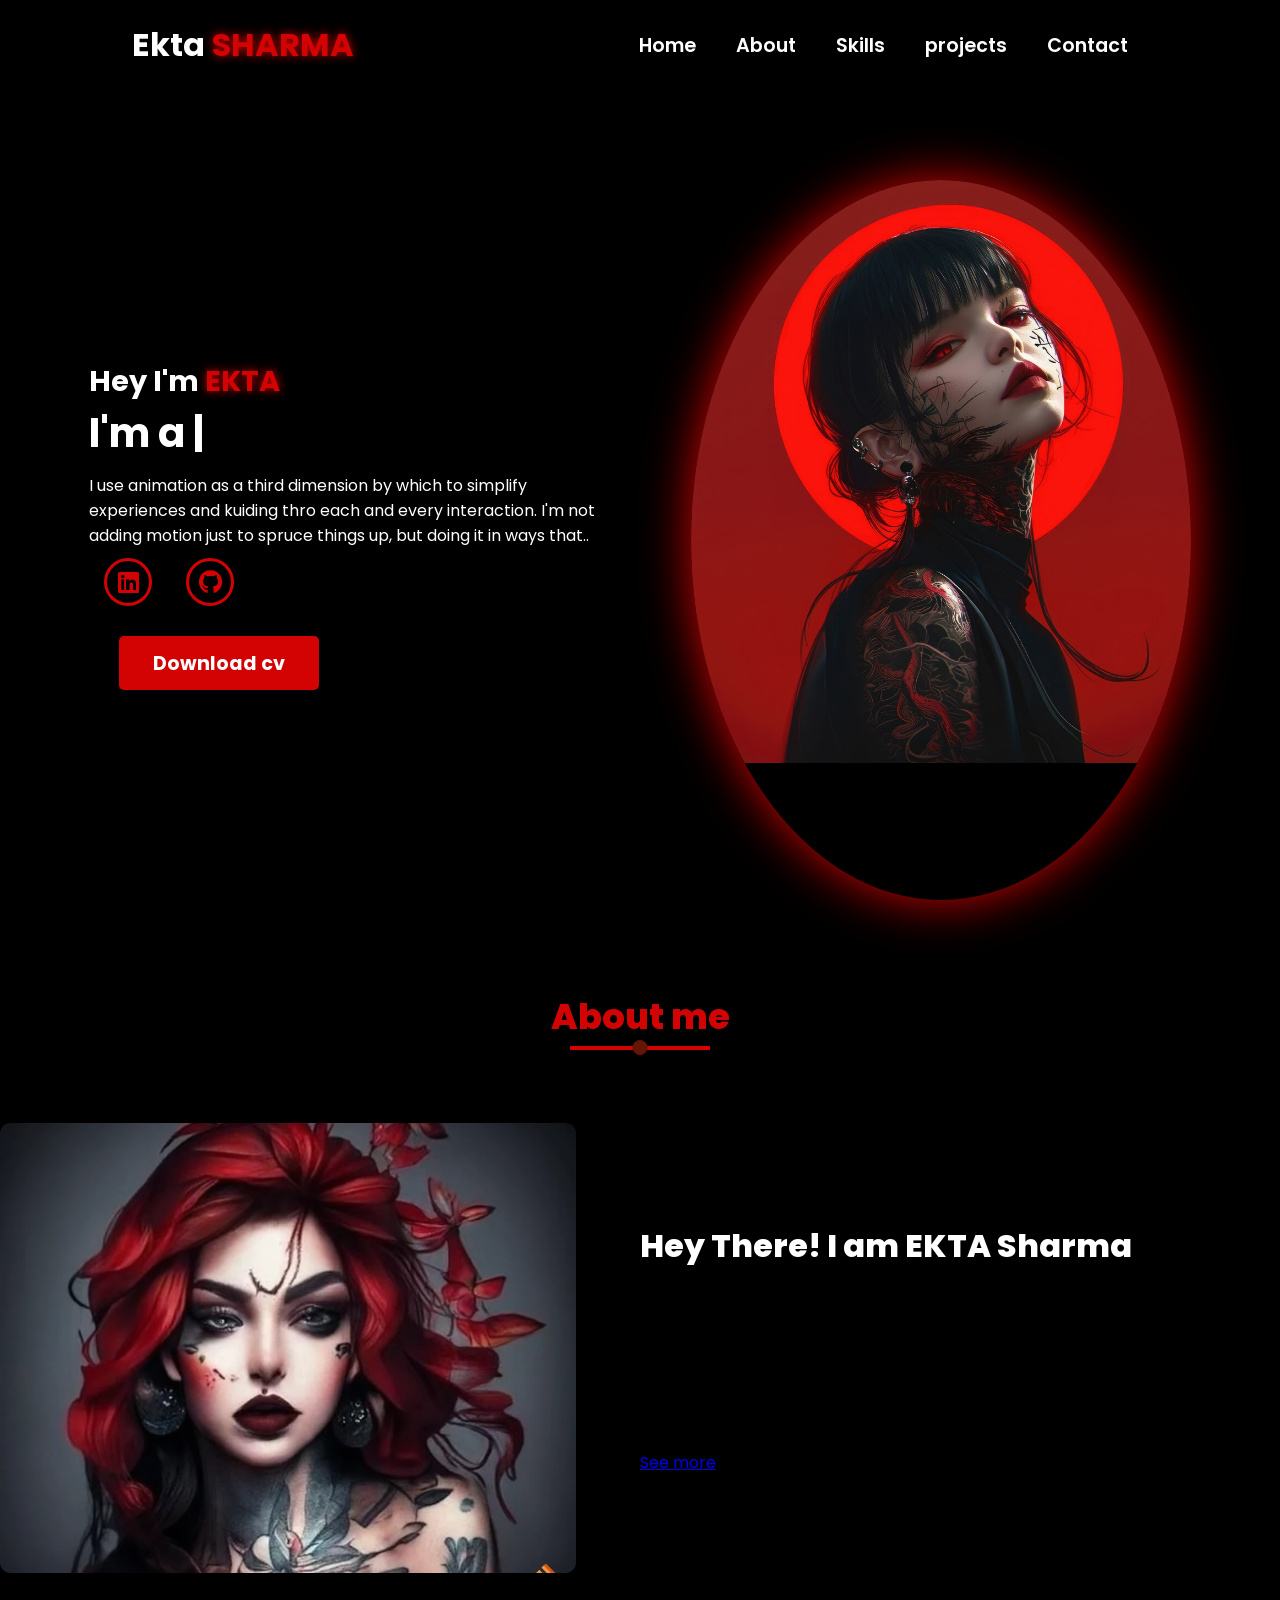
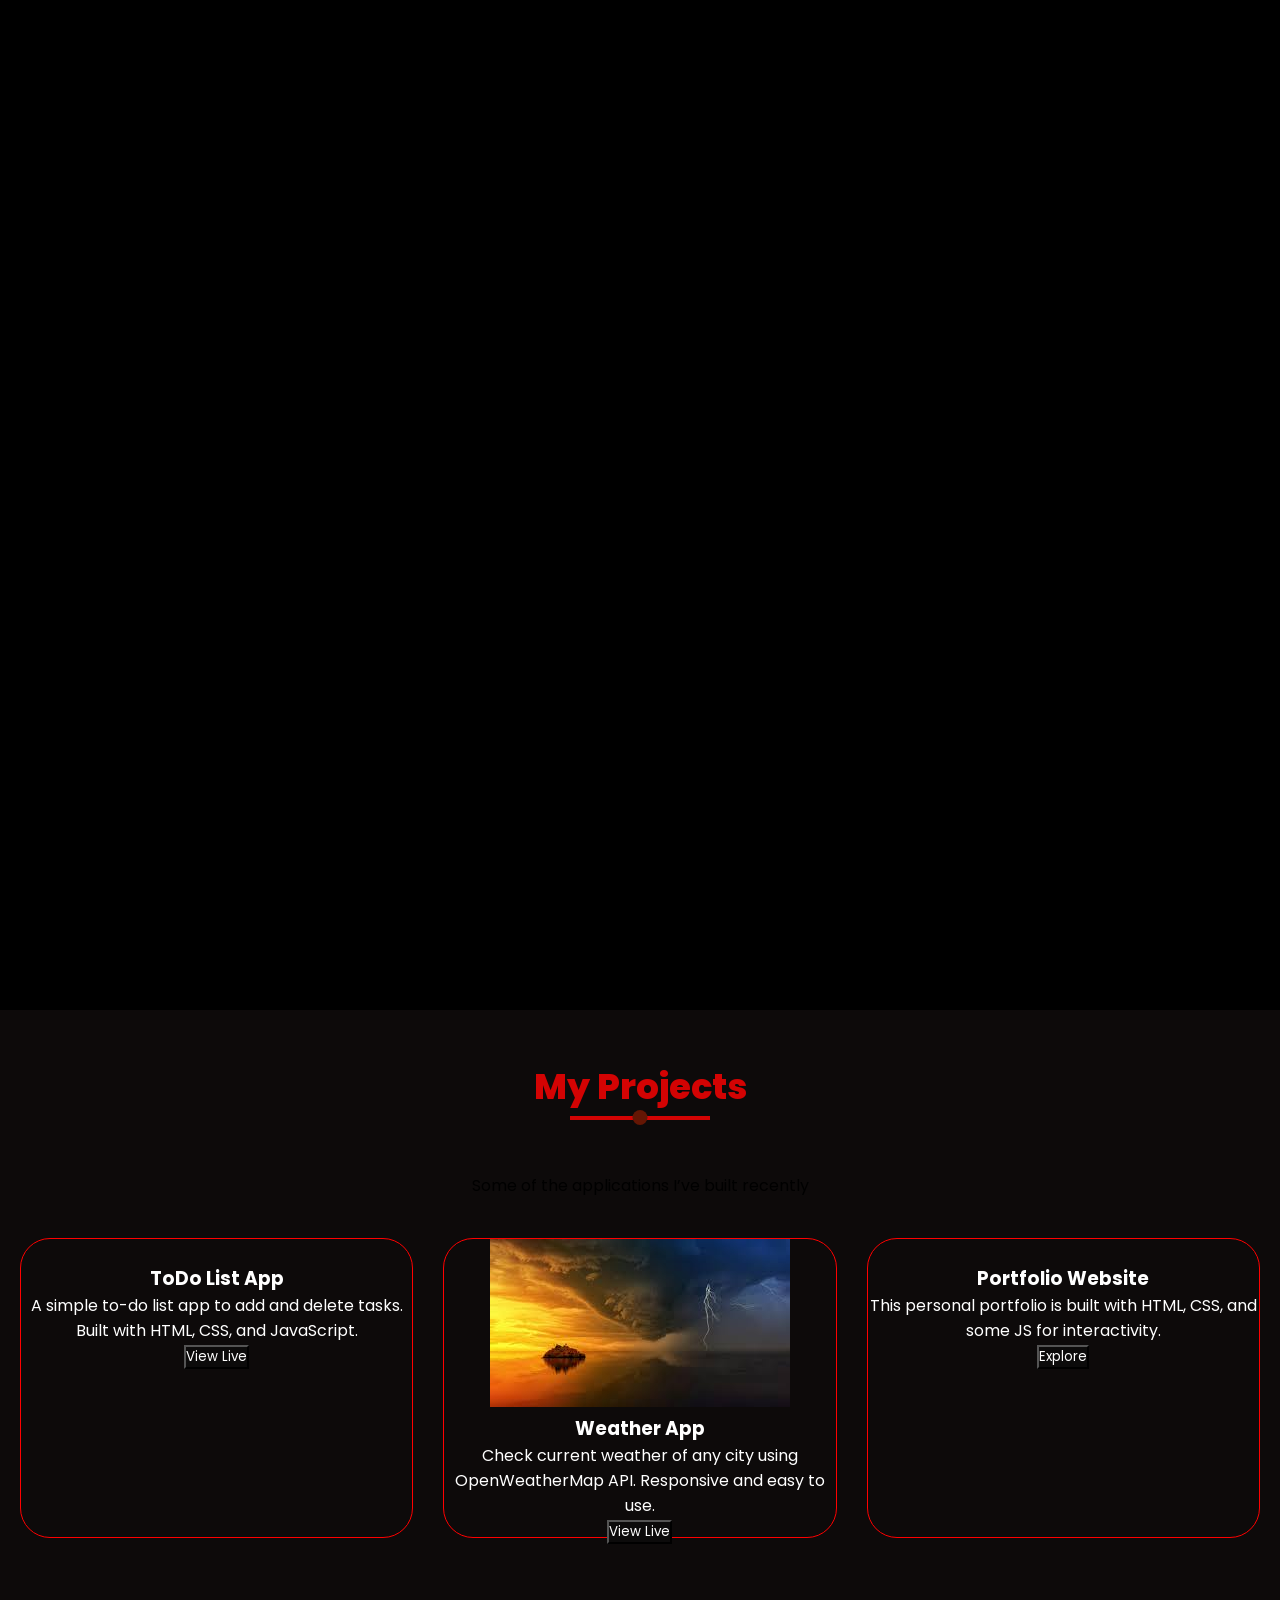
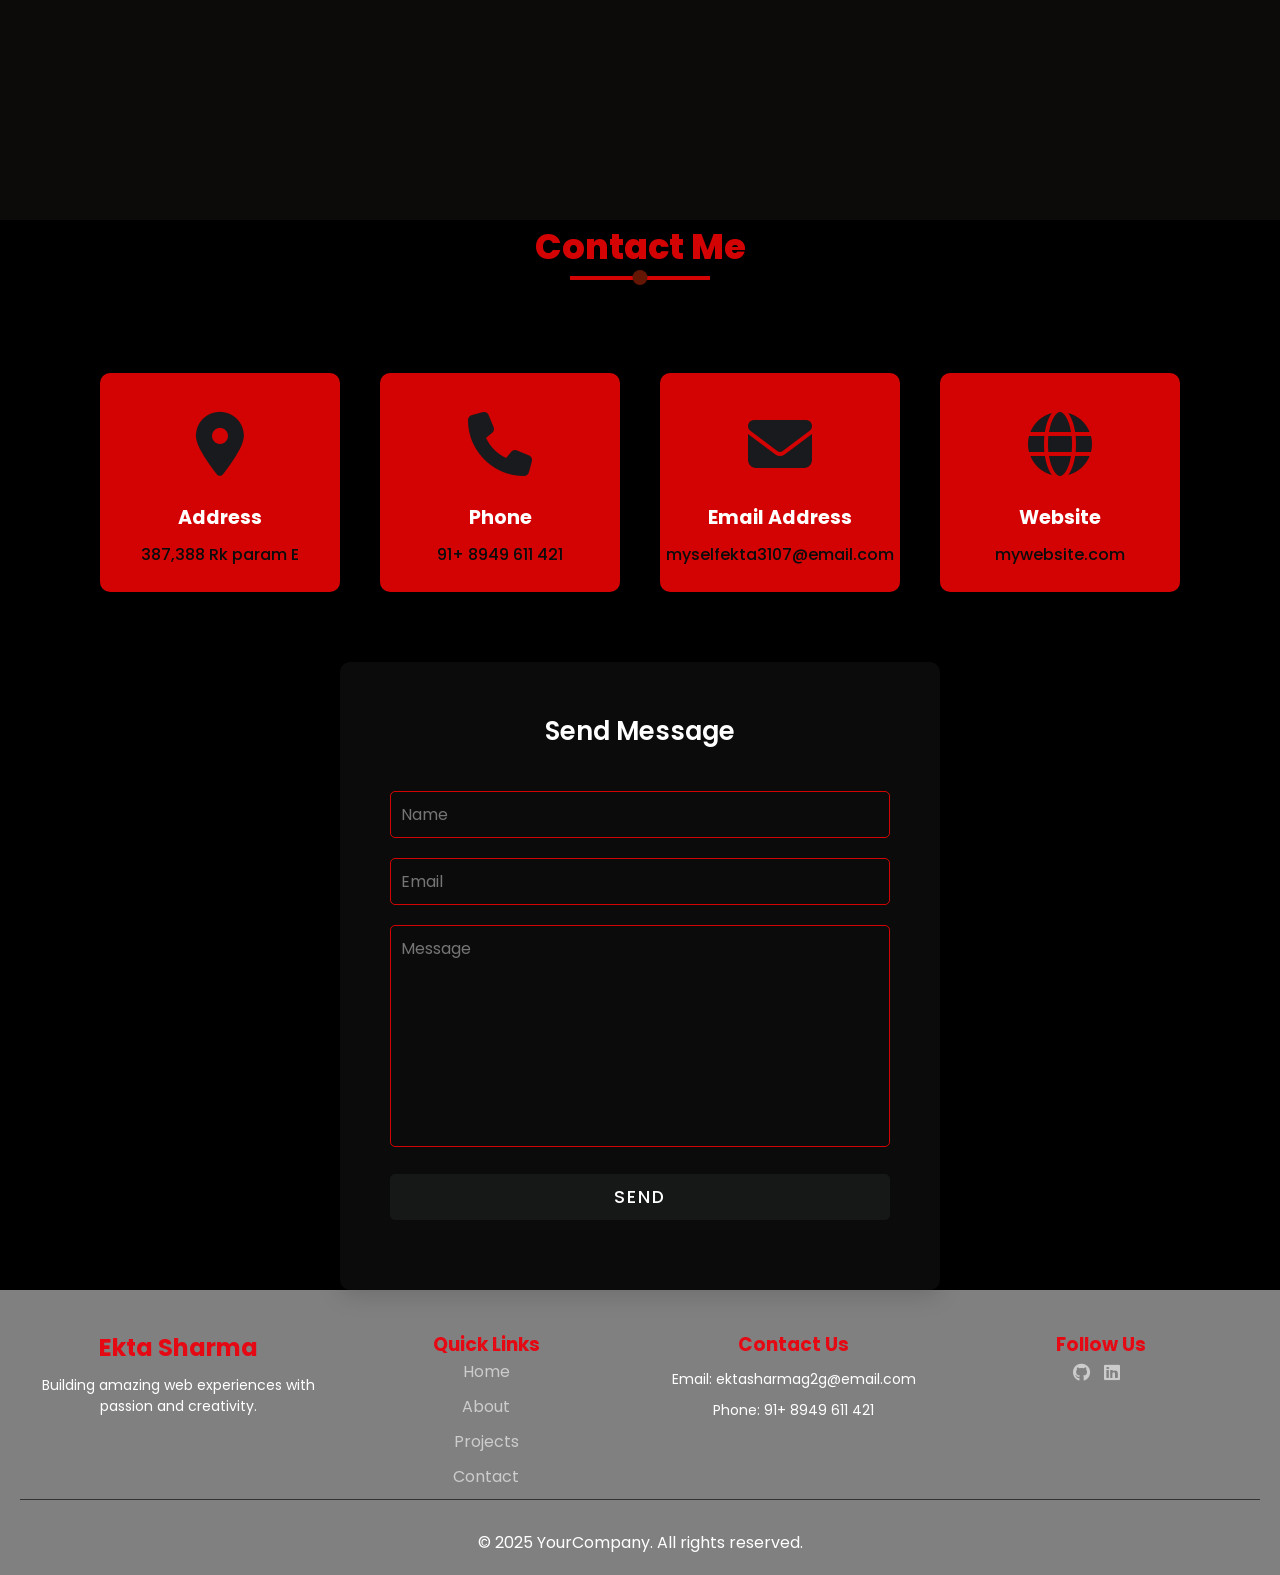
==== index.html @ a2491d3a "portfolio" ====
<!DOCTYPE html>
<html lang="en">
<head>
    <meta charset="UTF-8">
    <meta name="viewport" content="width=device-width, initial-scale=1.0">
    <link rel="stylesheet" href="https://cdnjs.cloudflare.com/ajax/libs/font-awesome/6.5.1/css/all.min.css">
    <link rel="stylesheet" href="https://unpkg.com/aos@next/dist/aos.css" />
    <link rel="stylesheet" href="style.css">
    <link rel="stylesheet" href="responsive.css">
    <title>parsonal Portfolio </title>
</head>
<body>
  
      <nav>
          <div class="nav-container" >
              <div class="logo" data-aos="zoom-in" data-aos-duration="1500">
                  Ekta 
                      <span>SHARMA</span>
              </div>
              <div class="links">
                  <div class="link" data-aos="fade-up" data-aos-duration="1500" data-aos-delay="100"><a href="#">Home</a></div>
                  <div class="link" data-aos="fade-up" data-aos-duration="1500" data-aos-delay="200"><a href="#about">About</a></div>
                  <div class="link" data-aos="fade-up" data-aos-duration="1500" data-aos-delay="300"><a href="#skills">Skills</a></div>
                  
                  <div class="link" data-aos="fade-up" data-aos-duration="1500" data-aos-delay="400"><a href="#projects">projects</a></div>
                  
                  <div class="link" data-aos="fade-up" data-aos-duration="1500" data-aos-delay="500"><a href="#contact">Contact</a></div>
              </div>
          </div>
          <i class="fa-solid fa-bars hamburg" onclick="hamburg()"></i>
          <div class="dropdown">
              <div class="links">
                  <a href="">Home</a>
                  <a href="">About</a>
                  <a href="">Skills</a>
                  <a href="">Service</a>
                  <a href="">Contact</a>
                  <i class="fa-solid fa-xmark cancel" onclick="cancel()"></i>
              </div>
          </div>
      </nav>
    
        <div class="main-container">
            <div class="content">
                <h1 data-aos="fade-left" data-aos-duration="1500" data-aos-delay="700">Hey I'm <span>EKTA</span></h1>
                <div data-aos="fade-right" data-aos-duration="1500" data-aos-delay="900" class="typewriter">I'm a <span class="typewriter-text"></span><label for="">|</label></div>
                <p data-aos="flip-down" data-aos-duration="1500" data-aos-delay="1100">I use animation as a third dimension by which to simplify experiences and kuiding thro each and every interaction. I'm not adding motion just to spruce things up, but doing it in ways that..</p>
                <div class="social-links">
                    <a href="https://www.linkedin.com/feed/" data-aos="fade-up" data-aos-duration="1500" data-aos-delay="1300"><i class="fa-brands fa-linkedin"></i></a>
                    <a href="https://github.com/ektasharma?" data-aos="fade-up" data-aos-duration="1500" data-aos-delay="1400"><i class="fa-brands fa-github"></i></a>
      
                                                          </div>
                <div class="btn" data-aos="zoom-out" data-aos-duration="1500" data-aos-delay="1800">
                    <a href="./media/resume.jpg" Download="  " ><button >Download cv</button></a>
                </div>
            </div>
            <div class="image" data-aos="zoom-in" data-aos-duration="3000">
                <img src="media/main (1).jpg" alt="">
            </div>
        </div>
    
    
        <section class="about" id="about">
            <div class="title reveal">
                <h2 class="section-title" data-aos="fade-up" data-aos-duration="1000">About me</h2>
            </div>
            <div class="content">
                <div class="column col-left reveal">
                    <div class="img-card" data-aos="fade-right" data-aos-duration="2000" data-aos-delay="200">
                        <img src="media/image copy.png  " alt="">
                    </div>
                </div>
                <div class="column col-right reveal">
                    <h2 class="content-title" data-aos="fade-left" data-aos-duration="1000" data-aos-delay="200">Hey There! I am  EKTA Sharma</h2>
                    <p class="paragraph-text" data-aos="flip-up" data-aos-duration="1000" data-aos-delay="400">A passionate web developer and programmer. I enjoy creating clean, user-friendly websites and applications. My focus is on solving real-world problems through technology. <br><br>. 
I enjoy working with HTML, CSS, JavaScript, and React, and I’m always learning new technologies to improve my skills.


</p>                    <a href="#" class="btn" data-aos="zoom-out-left" data-aos-duration="1000" data-aos-delay="600">See more</a>
                </div>
            </div>
        </section> 
    <section class="skills" id="skills">
        <div class="title">
            <h2 class="section-title" data-aos="fade-up" data-aos-duration="1000">My Skills</h2>
        </div>
        <div class="content">
            <div class="column col-left">
                <h2 class="content-title" data-aos="fade-right" data-aos-duration="1000" data-aos-delay="200">My Skills and Experiences</h2>
                <div class="paragraph-text" data-aos="flip-down" data-aos-duration="1000" data-aos-delay="300">I am skilled in front-end web development using HTML, CSS, and JavaScript. I create responsive websites that work across devices. I'm comfortable using frameworks like Bootstrap and Tailwind CSS, and I understand how to use JavaScript events like onclick to make websites interactive. I'm also familiar with tools like Git & GitHub for version control. My focus is on clean design and user-friendly experiences.</div>
              
            </div>
            <div class="column col-right">
                <div class="bar">
                    <div class="info" data-aos="flip-up" data-aos-duration="1000" data-aos-delay="100">
                        <span>HTML</span>
                        <span>95%</span>
                    </div>
                    <div class="line html" data-aos="zoom-in-right" data-aos-duration="1000" data-aos-delay="140"></div>
                </div>
                <div class="bar">
                    <div class="info" data-aos="flip-up" data-aos-duration="1000" data-aos-delay="200">
                          <span>CSS</span>
                        <span>90%</span>
                    </div>
                    <div class="line css" data-aos="zoom-in-right" data-aos-duration="1000" data-aos-delay="240"></div>
                </div>
                <div class="bar">
                    <div class="info" data-aos="flip-up" data-aos-duration="1000" data-aos-delay="300">
                        <span>Javascript</span>
                        <span>80%</span>
                    </div>
                    <div class="line javascript" data-aos="zoom-in-right" data-aos-duration="1000" data-aos-delay="340"></div>
                </div>
                <div class="bar">
                    <div class="info" data-aos="flip-up" data-aos-duration="1000" data-aos-delay="400">
                        <span>Reactjs</span>
                        <span>85%</span>
                    </div>
                    <div class="line python" data-aos="zoom-in-right" data-aos-duration="1000" data-aos-delay="440"></div>
                </div>
                <div class="bar">
                    <div class="info" data-aos="flip-up" data-aos-duration="1000" data-aos-delay="500">
                        <span>tellwind css</span>
                        <span>65%</span>
                    </div>
                    <div class="line php" data-aos="zoom-in-right" data-aos-duration="1000" data-aos-delay="540"></div>
                </div>
            </div>
            
        </div>
    </section>
     <!-- Services Section -->

    
    <section id="projects" class="projects-section">
  <h2 class="section-title">My Projects</h2>
  <p class="section-subtitle">Some of the applications I’ve built recently</p>

  <div class="project-grid">
    <!-- ToDo List Project -->
    <div class="project-card">
      <img src="https://encrypted-tbn0.gstatic.com/images?q=tbn:ANd9GcS7V16Na_4tK5ZySaVvklqDz2wU7MRv347Pxw&s" alt="">
      <h3> ToDo List App</h3>
      <p>A simple to-do list app to add and delete tasks. Built with HTML, CSS, and JavaScript.</p>
      <a href=" http://127.0.0.1:5501/projectdesc.html" class="project-link"> <button>View Live</button></a>
    </div>

    <!-- Weather App Project -->
    <div class="project-card">
      <img src="[data-uri]" alt="">

      <h3> Weather App</h3>
      <p>Check current weather of any city using OpenWeatherMap API. Responsive and easy to use.</p>
      <a href="http://127.0.0.1:5501/projectdesc.html#weather-app " class="project-link"><button>View Live</button></a>
    </div>

    <!-- Add More Projects Below -->
    <div class="project-card">
<img src="https://encrypted-tbn0.gstatic.com/images?q=tbn:ANd9GcRwKFrXkAtC_Q6lOdcdTnaCqjuAsa1dVsyp2w&s" alt="">
      <h3>Portfolio Website</h3>
      <p>This personal portfolio is built with HTML, CSS, and some JS for interactivity.</p>
      <a href="http://127.0.0.1:5501/projectdesc.html#portfolio" class="project-link"><button>Explore</button></a>
    </div>
    
    
  </div>

  
</section>  
     <section class="contact" id="contact">
        <div class="title reveal">
          <h2 class="section-title">Contact Me</h2>
        </div>
        <div class="content">
          <div class="row">
            <div class="card reveal">
              <div class="contact-icon">
                <i class="fas fa-map-marker-alt"></i>
              </div>
              <div class="info">
                <h3>Address</h3>
                <span>387,388 Rk param E</span>
              </div>
            </div>
            <div class="card reveal">
              <div class="contact-icon">
                <i class="fas fa-phone"></i>
              </div>
              <div class="info">
                <h3>Phone</h3>
                <span>91+ 8949 611 421</span>
              </div>
            </div>
            <div class="card reveal">
              <div class="contact-icon">
                <i class="fas fa-envelope"></i>
              </div>
              <div class="info">
                <h3>Email Address</h3>
                  <span>myselfekta3107@email.com</span>
              </div>
            </div>
            <div class="card reveal">
              <div class="contact-icon">
                <i class="fas fa-globe"></i>
              </div>
              <div class="info">
                <h3>Website</h3>
                <span>mywebsite.com</span>
              </div>
            </div>
          </div>
          <div class="row">
            <div class="contact-form reveal">
              <h3>Send Message</h3>
              <div class="input-box">
                <input type="text" name="" value="" placeholder="Name">
              </div>
              <div class="input-box">
                <input type="text" name="" value="" placeholder="Email">
              </div>
              <div class="input-box">
                <textarea name="name" rows="8" cols="80" placeholder="Message"></textarea>
              </div>
              <div class="input-box">
                <input type="submit" class="send-btn" name="" value="Send">
              </div>
            </div>
          </div>
        </div>

        <footer class="footer" >
  <div class="footer-container">
    <div class="footer-about">
      <h2>Ekta Sharma </h2>
      <p>Building amazing web experiences with passion and creativity.</p>
    </div>

    <div class="footer-links">
      <h3>Quick Links</h3>
      <ul>
        <li><a href="#">Home</a></li>
        <li><a href="#about">About</a></li>
        <li><a href="#projects">Projects</a></li>
        <li><a href="#contact">Contact</a></li>
      </ul>
    </div>    

    <div class="footer-contact">
      <h3>Contact Us</h3>
      <p>Email: ektasharmag2g@email.com</p>
      <p>Phone: 91+ 8949 611 421</p>
    </div>

    <div class="footer-social">
      <h3>Follow Us</h3>
      <div class="social-icons">
        <a href="#"><i class="fab fa-github"></i></a>
        <a href="#"><i class="fab fa-linkedin"></i></a>
      
      </div>
    </div>
  </div>
  <div class="footer-bottom">
    <p>&copy; 2025 YourCompany. All rights reserved.</p>
  </div>
</footer>

             </section>
            

      


  



    
      <script src="https://unpkg.com/aos@next/dist/aos.js"></script>
      <script>
        AOS.init({offset:0,});
      </script>
    <script src="script.js"></script>
</body>
</html>
---- style.css ----
@import url('https://fonts.googleapis.com/css2?family=Karla:ital,wght@0,200..800;1,200..800&family=Libre+Franklin:ital,wght@0,100..900;1,100..900&family=Montserrat:ital,wght@0,100..900;1,100..900&family=Poppins:ital,wght@0,100;0,200;0,300;0,400;0,500;0,600;0,700;0,800;0,900;1,100;1,200;1,300;1,400;1,500;1,600;1,700;1,800;1,900&family=Roboto:ital,wght@0,100..900;1,100..900&display=swap');
*{
    margin: 0;
     padding: 0;
    font-family: 'poppins',sans-serif;
    box-sizing: border-box;

}
body{
    width: 100%;
    height: 100vh;

    
background-color: black;
    overflow-x: visible     ; 
}
nav{
    width: 100%; 
    height: 10vh;
    position: sticky;

}
.nav-container{
width: 100%;
height:  100%;
display: flex;
justify-content: space-around;
align-items: center;
}
.logo{
    color:white;
    font-size: 2rem;
    font-weight: bold;
}
.logo span{
            color: rgb(211, 3,3);
            text-shadow: 0 0 10px rgb(211, 3,3);
}
.humburg,
.cancel{
cursor: pointer;
position: absolute;
right: 15px;
top: 10px;
color: white;
display: none;
font-size: clamp(2.5rem, 0.5rem + 5vw,3rem);
}
.nav-container .links {
    display: flex;
}
.nav-container .links a{
    font-size: 1.2rem;
    color: white;
    margin: 0 20px;
    text-decoration: none;
    font-weight: 550;
    transition: 0.3s linear;
}
.nav-container .links a:hover{
    color: rgb(211,3,3);
    border-bottom: 2px solid rgb(211,3,3);
}
.dropdown{
    z-index: 100;
    position: absolute;
    top: 0;
    transform: translateY(-500px);
    width: 100%;
    height: auto;
    backdrop-filter: blur(4px) brightness(40%);
    box-shadow: 0 0  20px black;
    transition: 0.2s linear;
}   
.dropdown .links a:hover{
    background-color: rgb(19, 18, 18);
}
section{
    width: 100%;
    height: 90vh;
}

.main-container{
    width: 100%;
    height: 100%;
    display: flex;
    justify-content: space-evenly;
    align-items: center;
}

.main-container .content{
    color: white;
    width: 40%;
    min-height: 100px;
}

.content h1{
    font-size: clamp(1rem, 1rem + 5vw, 1.8rem);
}

.content h1 span{
    font-weight: 700;
    text-shadow: 0 0 10px rgb(211,3,3);
    color: rgb(211,3,3);
}

.content .typewriter{
    font-size: clamp(1rem, 1rem + 5vw, 2.5rem);
    font-weight: 700;
}

.typewriter span{
    color: rgb(211,3,3);
    text-shadow:  0 0 10px rgb(211,3,3);
}

.content p{
    font-size: clamp(0,4rem, 0.2rem + 9vw, 1rem);
    margin : 10px 0;
}

.social-links i{
    display: inline-flex;
    justify-content: center;
    align-items: center;
    width: 3rem;
    height: 3rem;
    background-color: transparent;
    border: 0.2rem solid rgb(211,3,3);
    border-radius: 50%;
    color: rgb(211,3,3);
    margin: 0 15px;
    font-size: 1.5rem;
    transition: 0.2s linear;
}

.social-links i:hover{
    scale: 1.3;
    filter: drop-shadow(0 0 10px rgb(211,3,3));
    color: black;
    background-color: rgb(211,3,3);
}



.content button {
    width: 30%;
    height: 6vh;
    margin: 30px;
    
    background-color: rgb(211,3,3);
    color: white;
    border: none;
    outline: none;
    font-size: 120%;
    font-weight: 700;
    border-radius: 5px;
    transition: 0.2s linear;
}

.content button:hover{
    scale: 1.1;
    color: rgb(211,3,3);
    border: 2px solid rgb(211,3,3);
    background-color: transparent;
    font-weight: 700;
    box-shadow: 0 0 40px 5px rgb(211,3,3);
}

.main-container .image{
    width: 500px;
    height: 80vh;
    border-radius: 100%;
    overflow: hidden;
    box-shadow: 0 0 50px rgb(211,3,3);
}

.main-container .image img{
    width: 100%;
}

.main-container .image:hover{
    animation: animate 1.5s ease-in-out infinite;
}

@keyframes animate {
    0%{
        scale: 1;
    }
    50%{
        scale: 1.05;
    }
    100%{
        scale: 1;
    }
}


@media (max-width:888px) {
    nav .logo{
        position: absolute;
        top: 16px;
        left: 15px;
        font-size: 1.5rem;
    }

    .main-container{
        display: flex;
        flex-direction: column-reverse;
    }

    .nav-container .links{
        display: none;
    }

    .hamburg,
    .cancel{
        display: block;
    }

    .main-container .content{
        width: 80%;
    }
    .social-links i{
        width: 2.5rem;
        height: 2.5rem;
        font-size: 1.5rem;
    }

    .main-container .image{
        z-index: -1;
        width: 50%;
        height: 60%;
    }
}


@media (max-width:440px) {
    .main-container .image{
        width: 70%;
        height: 60%;
    }

    .main-container .content{
        width: 80%;
    }

    .main-container button{
        margin-top: 15px;
    }
}/* About */

.title{

    width: 100%;
    display: flex;
    justify-content: center;
    align-items: center;
    flex-direction: column;
}

.section-title{
    position: relative;
    color: rgb(211,3,3);
    font-size: 2.2em;
    font-weight: 800;
    margin-bottom: 60px;
}

.section-title::before{
    content: "";
    position: absolute;
    top: 56px;
    left: 50%;
    width: 140px;
    height: 4px;
    background-color: rgb(211,3,3);
    transform: translateX(-50%);
}

.section-title::after{
    content: "";
    position: absolute;
    top: 50px;
    left: 50%;
    width: 15px;
    height: 15px;
    border-radius: 50%;
    background-color: #641604;
    transform: translateX(-50%);
}

.about .content{
    position: relative;
    width: 100%;
    display: flex;
    justify-content: space-between;
    align-items: center;
    margin-top: 20px;
}

.about .content .col-left{
    position: relative;
    width: 45%;
}

.about .content .col-right{
    position: relative;
    width: 50%;
}

.about .content .col-left .img-card{
    position: relative;
    width: 100%;
    min-height: 450px;
}

.about .content .col-left .img-card img{
    position: absolute;
    top: 0;
    left: 0;
    width: 100%;
    height: 100%;
    object-fit: cover;
    border-radius: 10px;
}

.about .content .col-right .content-title{
    font-size: 2em;
    font-weight: 800;
    margin-bottom: 20px;
    color: #fff;
}

.about .content .col-right .paragraph-text{
    font-size: 1em;
    color: white;
}
.skills{
    background-color: black;
}

.skills .content{
    position: relative;
    width: 100%;
    display: flex;
    justify-content: space-between;
    align-items: center;
    color: white;
    margin-top: 20px;
}

.skills .content .col-left{
    position: relative;
    width: 46%;
}

.skills .content .col-left .content-title{
    margin-bottom: 10px;
}

.skills .content .col-right{
    position: relative;
    width: 46%;
}

.skills .content .col-right .bar{
    margin-bottom: 15px;
    padding: 10px;
}

.skills .content .col-right .bar .info{
    display: flex;
    align-items: center;
    justify-content: space-between;
    margin-bottom: 5px;
}

.skills .content .col-right .br .info span{
    font-size: 18px;
    font-weight: 500;
}

.skills .content .col-right .bar .line{
    position: relative;
    width: 100%;
    height: 15px;
    background-color: #ccc;
    border-radius: 2px;
}

.skills .content .col-right .bar .line::before{
    content: "";
    position: absolute;
    height: 100%;
    top: 0;
    left: 0;
    border-radius: 3px;
}

.skills .content .col-right .bar .html::before{
    width: 95%;
    background-color: #e45126;
}

.skills .content .col-right .bar .css::before{
    width: 90%;
    background-color: #0c73b8;
}

.skills .content .col-right .bar .javascript::before{
    width: 80%;
    background-color: #e3a324;
}

.skills .content .col-right .bar .python::before{
    width: 85%;
    background-color: blue;
}

.skills .content .col-right .bar .php::before{
    width: 65%;
    background-color: #6d7eb8;
}
.projects-section {
  padding: 50px 20px;
  background-color: rgb(13, 10, 10);
  text-align: center;
}


.project-grid {
  display: grid;
  grid-template-columns: repeat(auto-fit, minmax(280px, 1fr));
  gap: 30px;
  margin-top: 40px;
}
.project-card image img{
  padding: 20px;
}

.project-card {
  height: 300px;
    color: #fff;
    border: 1px solid red;
    border-radius: 30px;    
  transform: scale(1);
  transition: transform 0.3s ease, box-shadow 0.3s ease;
  opacity: 0;
  animation: fadeInUp 0.8s ease forwards;
}
.project-card button{
  background-color: #0c0b0b;
color: #fff;
}


.project-card:hover {
  transform: scale(1.05);
  box-shadow: 0 8px 20px rgba(255, 255, 255, 0.1);
}

/* Staggered fade-in effect for each card */
.project-card:nth-child(1) {
  animation-delay: 0.1s;
}
.project-card:nth-child(2) {
  animation-delay: 0.3s;
}
.project-card:nth-child(3) {
  animation-delay: 0.5s;
}

@keyframes fadeInUp {
  from {
    transform: translateY(40px);
    opacity: 0;
  }
  to {
    transform: translateY(0);
    opacity: 1;
  }
}


/* Contact */

.contact .content{
    display: flex;
    justify-content: center;
    flex-wrap: wrap;
    flex-direction: column;
    margin-top: 20px;
  }
  
  .contact .content .row{
    display: flex;
    justify-content: center;
    flex-wrap: wrap;
    flex-direction: row;
  }
  
  .contact .content .row .card{
    background: rgb(211, 3,3);
    width: 240px;
    margin: 20px;
    padding: 25px;
    display: flex;
    justify-content: center;
    align-items: center;
    flex-direction: column;
    box-shadow: 0 5px 25px rgba(1 1 1 / 15%);
    border-radius: 10px;
  } 
  
  
  

  
  .contact .content .row .card .contact-icon{
    color: #191a1d;
    font-size: 4em;
    text-align: center;
    transition: transform 0.5s ease;
  }
  
  .contact .content .row .card:hover .contact-icon{
    transform: translateY(-10px);
  }
  
  .contact .content .row .card .info{
    text-align: center;
  }
  
  .contact .content .row .card .info h3{
    color: #fff;
    font-size: 1.2em;
    font-weight: 700;
    margin: 10px;
  }
  
  .contact .content .row .card .info span{
    color: #0c0b0b;
    font-weight: 500;
  }
  
  .contact-form{
    background: #0c0b0b;
    max-width: 600px;
    margin-top: 50px;
    padding: 50px;
    border-radius: 10px;
    box-shadow: 0 5px 25px rgba(1 1 1 / 15%);
  }
  
  .contact-form h3{
    color: #fff;
    font-size: 1.6em;
    font-weight: 600;
    text-align: center;
    margin-bottom: 40px;
  }
  
  .contact-form .input-box{
    position: relative;
    width: 100%;
    margin-bottom: 20px;
  }
  
  .contact-form .input-box input,
  .contact-form .input-box textarea{
    background-color: #0c0b0b;
    color: rgb(211, 3,3);
    width: 100%;
    padding: 10px;
    font-size: 1em;
    font-weight: 400;
    outline: none;
    border: 1px solid rgb(211, 3,3) ;
    border-radius: 5px;
    resize: none;
  }
  
  .contact-form .input-box .send-btn{
    color: #fff;
    background: #161717;
    display: inline-block;
    font-size: 1.1em;
    font-weight: 500;
    text-transform: uppercase;
    letter-spacing: 2px;
    width: 100%;
    border: none;
    cursor: pointer;
    transition: 0.5s ease;
  }
  
  .contact-form .input-box .send-btn:hover{
    background: rgb(211, 3,3);
  }
  .footer{
    background: gray    ;
    color: #121111;
    text-align: center;
    padding: 2em;
  }
  
  .footer .footer-title{
    font-size: 20px;
    font-weight: 600;
  }
  
  .footer p{
    font-size: 16px;
    margin-top: 10px;
  }
  
  .footer p a{
    color: #3a6cf4;
    font-weight: 600;
    text-decoration: none;
  }
  @media (max-width: 884px) {
  .contact-card {
    max-width: 100%;
  }
}

  .content button {
    width: 30%;
    height: 6vh;
}


.footer {
  background-color: grey;
  padding: 20px;
  color: #fff;
  padding: 40px 20px 20px;
  font-family: 'Poppins', sans-serif;
  margin-bottom:100px    ;
}

.footer-container {
  display: grid;
  grid-template-columns: repeat(auto-fit, minmax(220px, 1fr));
  gap: 30px;
  max-width: 1200px;
  margin: auto;
}

.footer h2, .footer h3 {
  color: #e50914;
}

.footer a {
  color: #ccc;
  text-decoration: none;
}

.footer a:hover {
  color: #fff;
  text-decoration: underline;
}

.footer-about p,
.footer-contact p {
  font-size: 14px;
  margin-top: 10px;
}

.footer-links ul {
  list-style: none;
  padding: 0;
}

.footer-links li {
  margin-bottom: 10px;
}

.social-icons a {
  margin-right: 10px;
  font-size: 18px;
  color: #ccc;
}

.social-icons a:hover {
  color: #e50914;
}

.footer-bottom {
  text-align: center;
  padding-top: 20px;
  border-top: 1px solid #333;
  font-size: 13px;
}
---- responsive.css ----
.content button {
    width: 30%;
    height: 6vh;
}
.content button {
    width: clamp(120px, 50%, 200px);
}
section {
    width: 100%;
    height: 90vh;
}@media (max-width: 768px) {
  section {
    height: auto;
    padding: 60px 0;
  }
}
.main-container .image {
    width: 500px;
    height: 80vh;
}
@media (max-width: 768px) {
  .main-container .image {
    width: 80%;
    height: auto;
  }
}
.about .content {
  display: flex;
  justify-content: space-between;
}
@media (max-width: 768px) {
  .about .content,
  .skills .content {
    flex-direction: column;
  }

  .about .content .col-left,
  .about .content .col-right,
  .skills .content .col-left,
  .skills .content .col-right {
    width: 100%;
  }
}
@media (max-width: 768px) {
  .contact .content .row {
    flex-direction: column;
    align-items: center;
  }
}
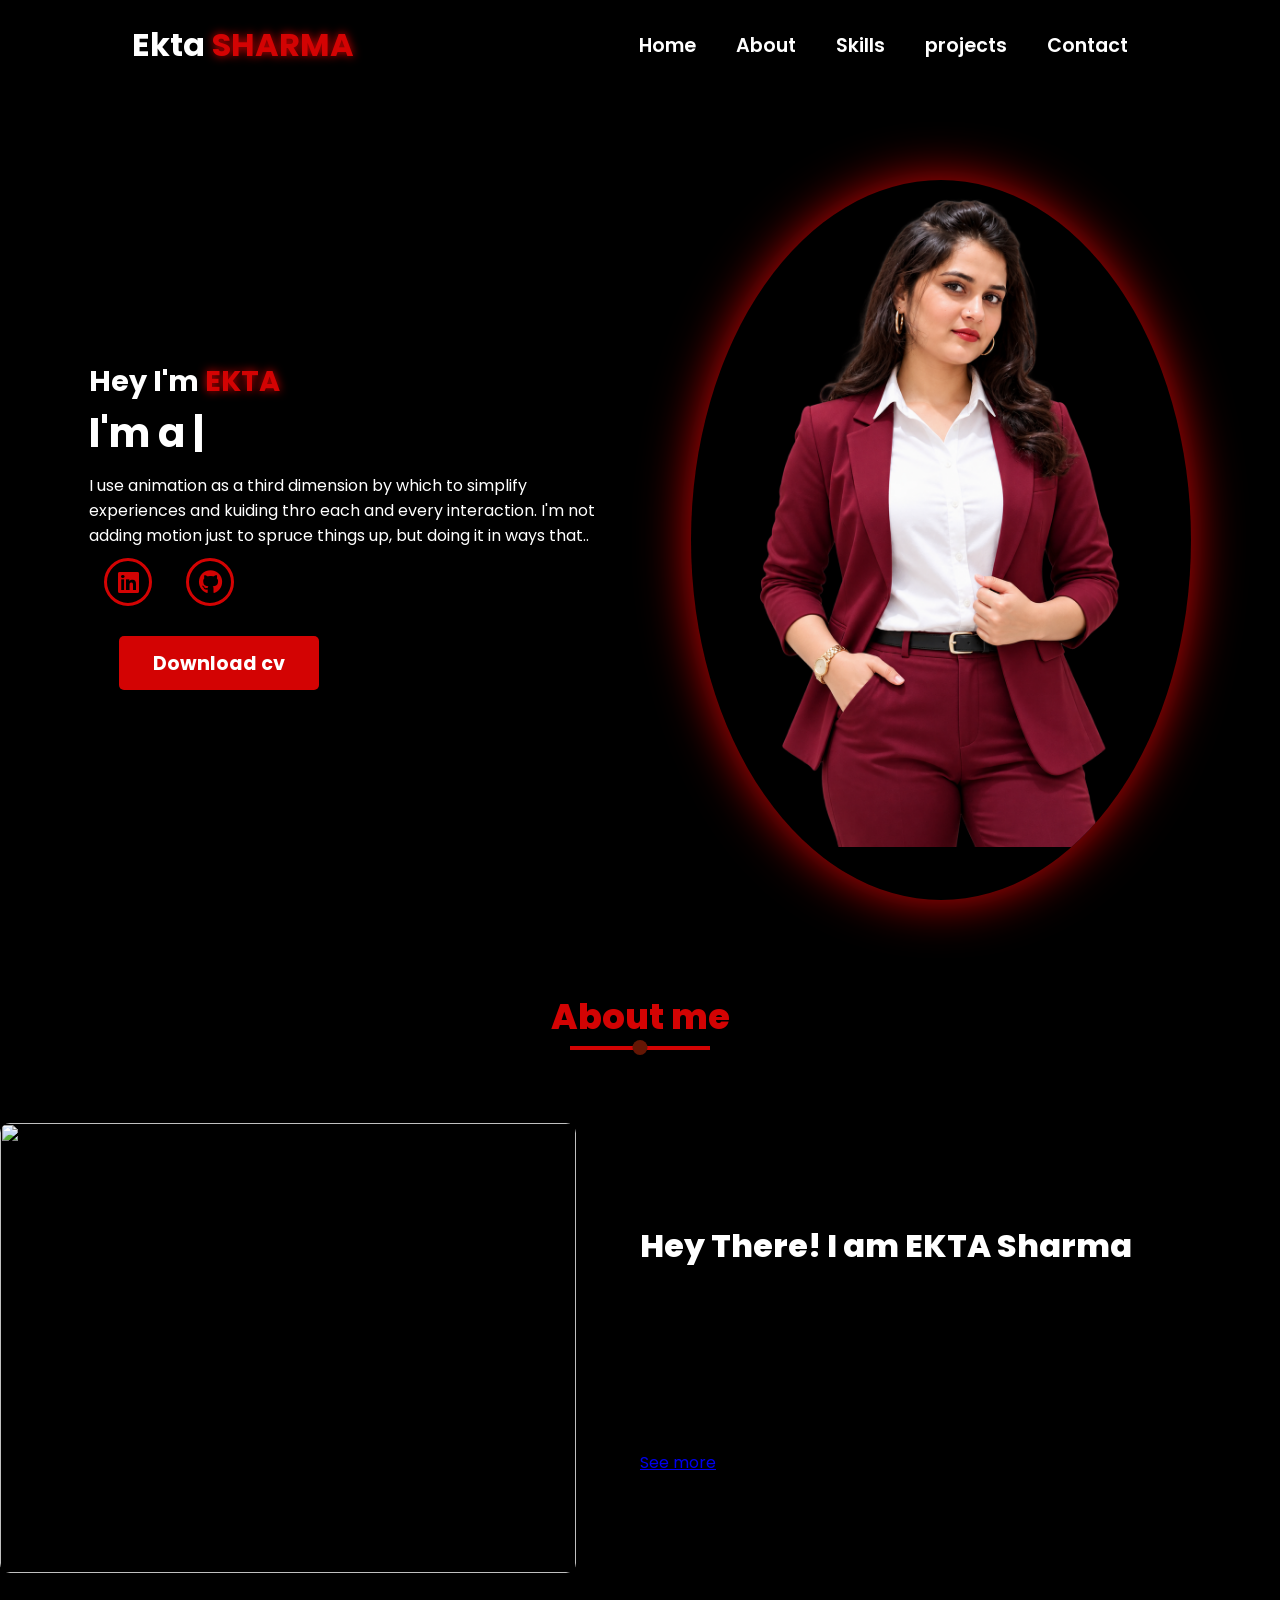
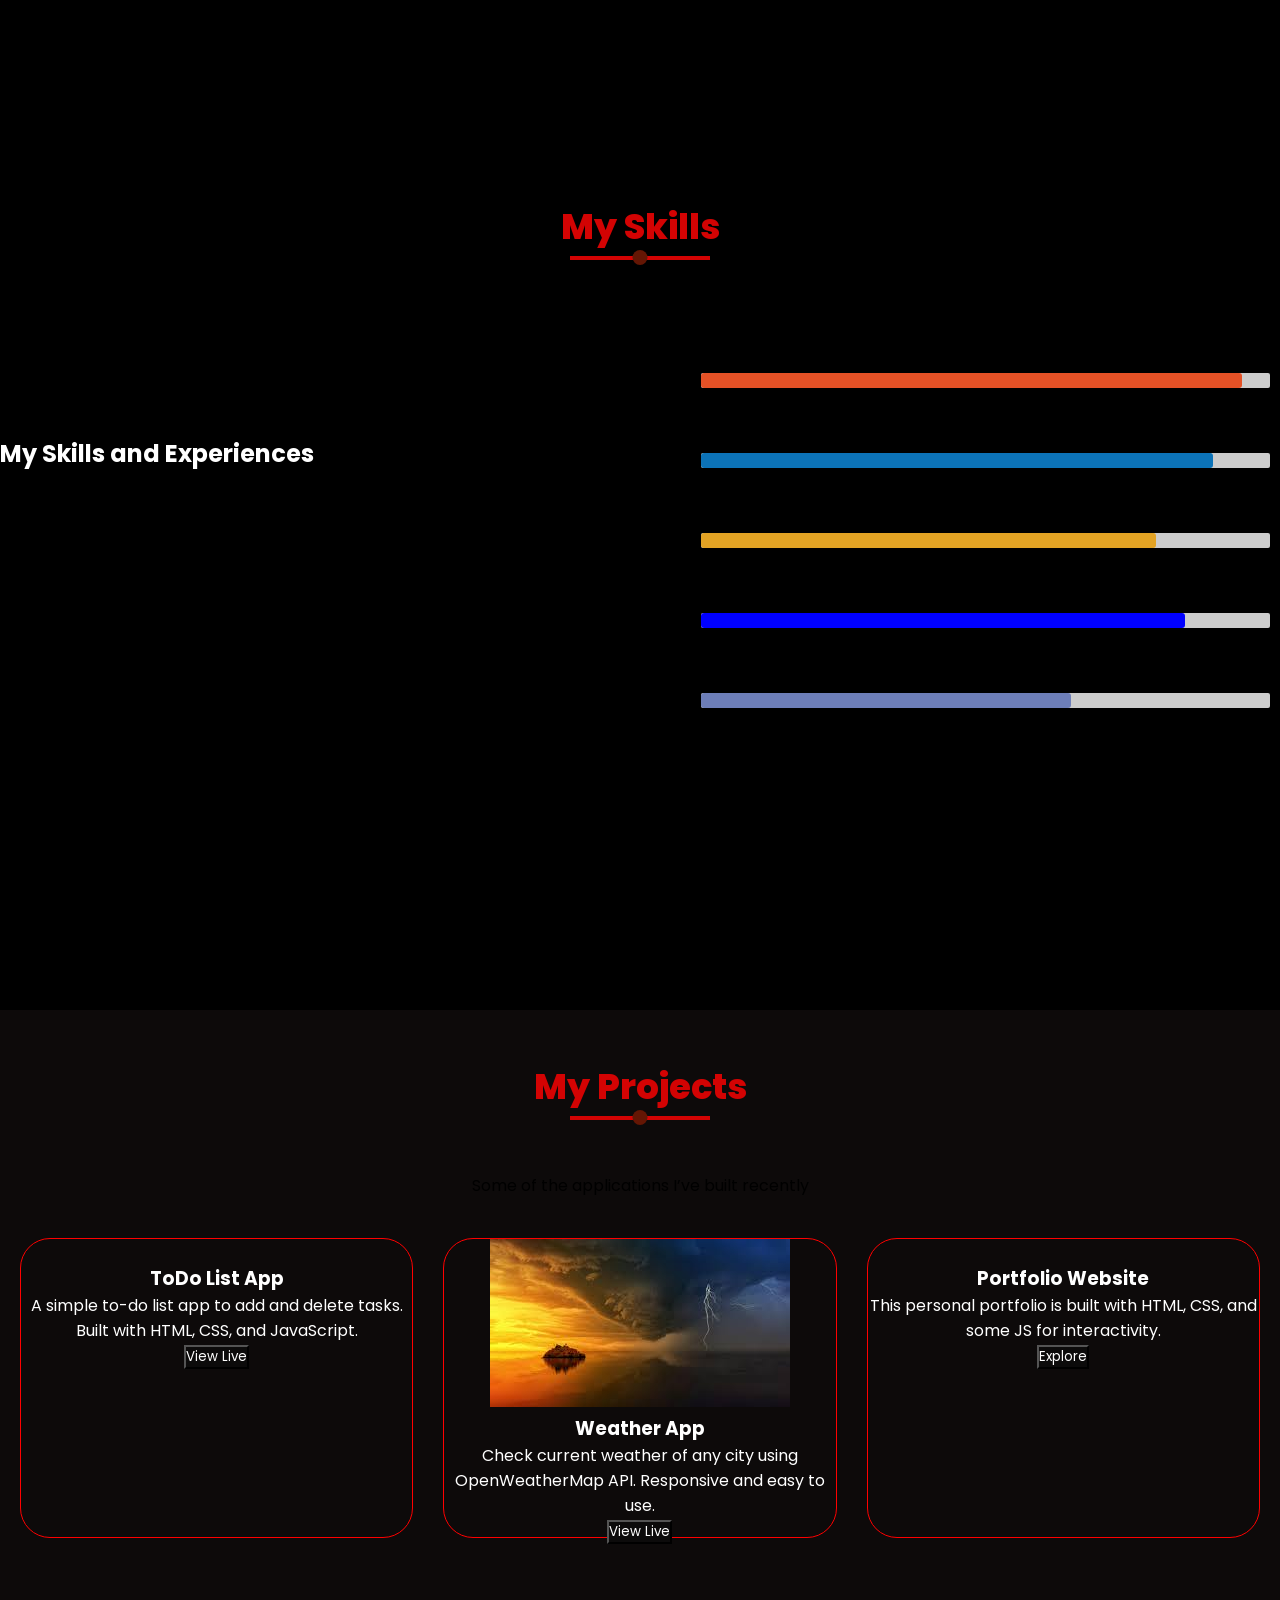
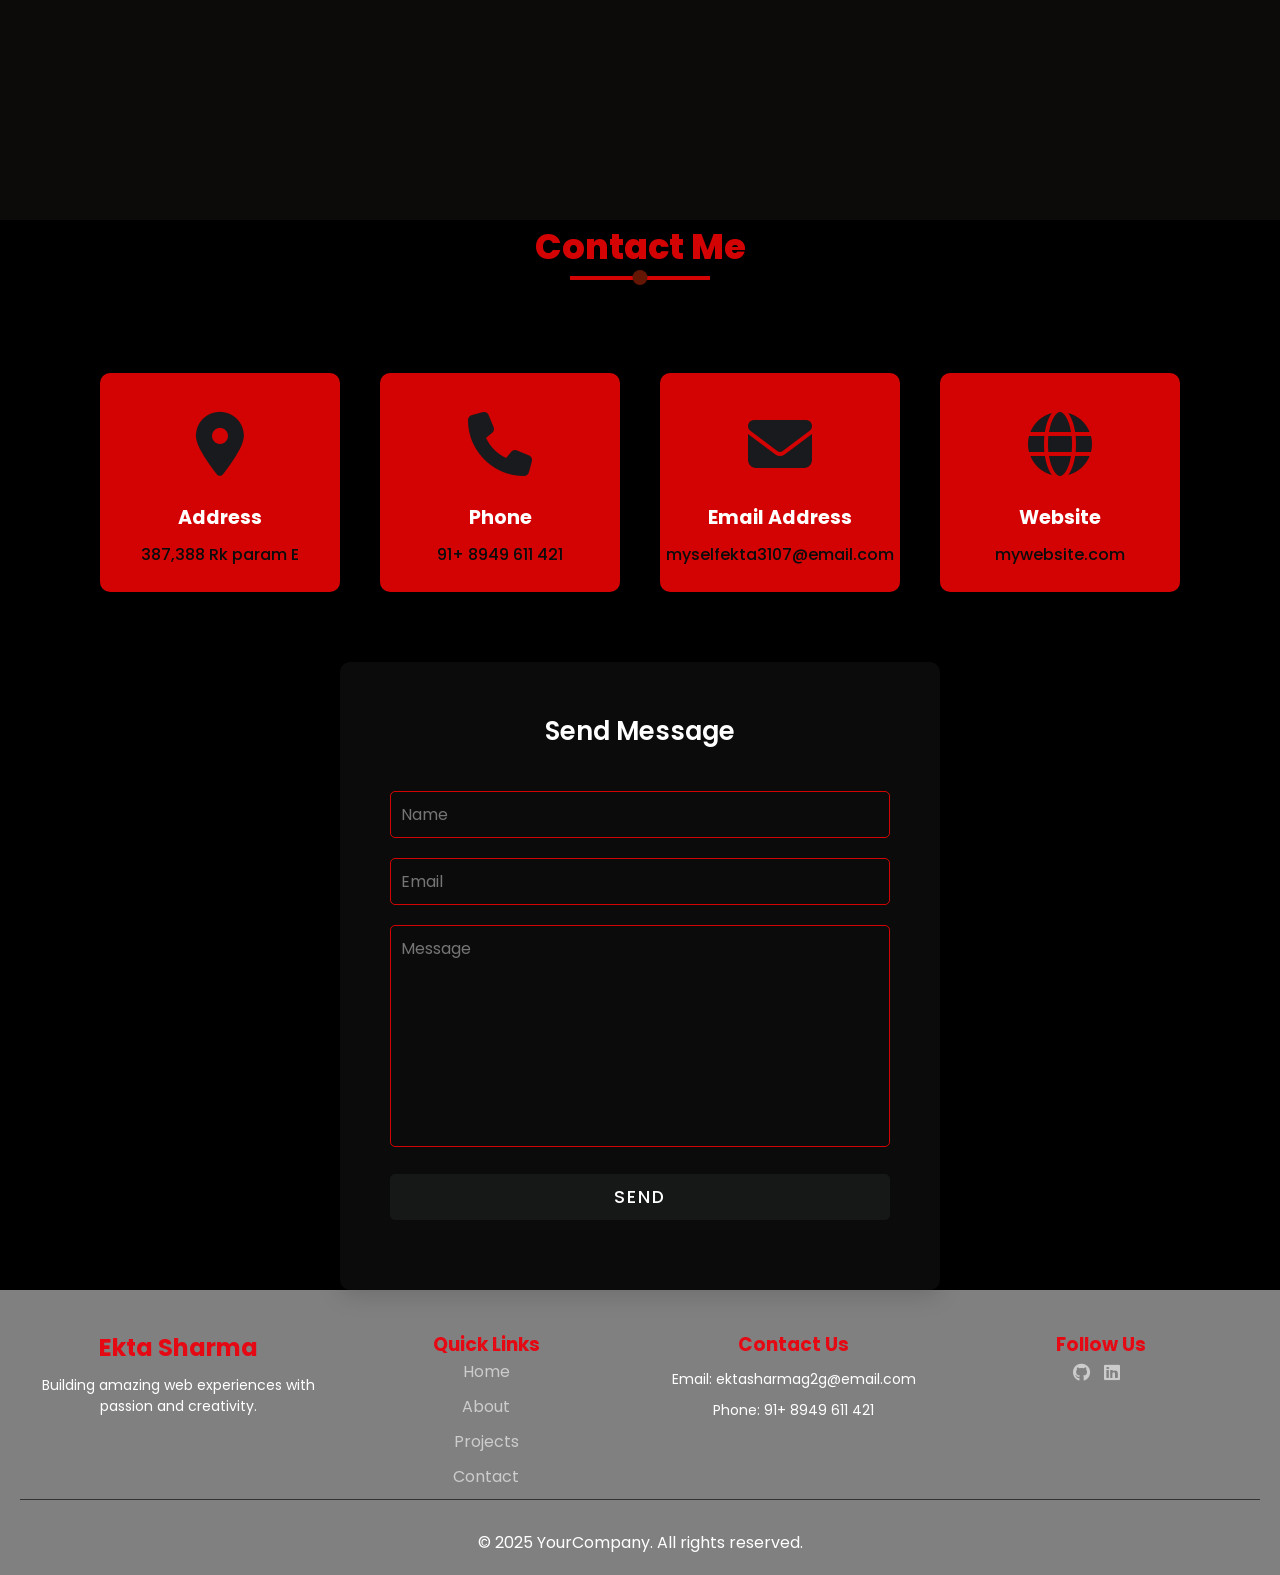
==== commit 7438c3c9: "Add files via upload" ====
--- a/index.html
+++ b/index.html
@@ -1,287 +1,287 @@
-<!DOCTYPE html>
-<html lang="en">
-<head>
-    <meta charset="UTF-8">
-    <meta name="viewport" content="width=device-width, initial-scale=1.0">
-    <link rel="stylesheet" href="https://cdnjs.cloudflare.com/ajax/libs/font-awesome/6.5.1/css/all.min.css">
-    <link rel="stylesheet" href="https://unpkg.com/aos@next/dist/aos.css" />
-    <link rel="stylesheet" href="style.css">
-    <link rel="stylesheet" href="responsive.css">
-    <title>parsonal Portfolio </title>
-</head>
-<body>
-  
-      <nav>
-          <div class="nav-container" >
-              <div class="logo" data-aos="zoom-in" data-aos-duration="1500">
-                  Ekta 
-                      <span>SHARMA</span>
-              </div>
-              <div class="links">
-                  <div class="link" data-aos="fade-up" data-aos-duration="1500" data-aos-delay="100"><a href="#">Home</a></div>
-                  <div class="link" data-aos="fade-up" data-aos-duration="1500" data-aos-delay="200"><a href="#about">About</a></div>
-                  <div class="link" data-aos="fade-up" data-aos-duration="1500" data-aos-delay="300"><a href="#skills">Skills</a></div>
-                  
-                  <div class="link" data-aos="fade-up" data-aos-duration="1500" data-aos-delay="400"><a href="#projects">projects</a></div>
-                  
-                  <div class="link" data-aos="fade-up" data-aos-duration="1500" data-aos-delay="500"><a href="#contact">Contact</a></div>
-              </div>
-          </div>
-          <i class="fa-solid fa-bars hamburg" onclick="hamburg()"></i>
-          <div class="dropdown">
-              <div class="links">
-                  <a href="">Home</a>
-                  <a href="">About</a>
-                  <a href="">Skills</a>
-                  <a href="">Service</a>
-                  <a href="">Contact</a>
-                  <i class="fa-solid fa-xmark cancel" onclick="cancel()"></i>
-              </div>
-          </div>
-      </nav>
-    
-        <div class="main-container">
-            <div class="content">
-                <h1 data-aos="fade-left" data-aos-duration="1500" data-aos-delay="700">Hey I'm <span>EKTA</span></h1>
-                <div data-aos="fade-right" data-aos-duration="1500" data-aos-delay="900" class="typewriter">I'm a <span class="typewriter-text"></span><label for="">|</label></div>
-                <p data-aos="flip-down" data-aos-duration="1500" data-aos-delay="1100">I use animation as a third dimension by which to simplify experiences and kuiding thro each and every interaction. I'm not adding motion just to spruce things up, but doing it in ways that..</p>
-                <div class="social-links">
-                    <a href="https://www.linkedin.com/feed/" data-aos="fade-up" data-aos-duration="1500" data-aos-delay="1300"><i class="fa-brands fa-linkedin"></i></a>
-                    <a href="https://github.com/ektasharma?" data-aos="fade-up" data-aos-duration="1500" data-aos-delay="1400"><i class="fa-brands fa-github"></i></a>
-      
-                                                          </div>
-                <div class="btn" data-aos="zoom-out" data-aos-duration="1500" data-aos-delay="1800">
-                    <a href="./media/resume.jpg" Download="  " ><button >Download cv</button></a>
-                </div>
-            </div>
-            <div class="image" data-aos="zoom-in" data-aos-duration="3000">
-                <img src="media/main (1).jpg" alt="">
-            </div>
-        </div>
-    
-    
-        <section class="about" id="about">
-            <div class="title reveal">
-                <h2 class="section-title" data-aos="fade-up" data-aos-duration="1000">About me</h2>
-            </div>
-            <div class="content">
-                <div class="column col-left reveal">
-                    <div class="img-card" data-aos="fade-right" data-aos-duration="2000" data-aos-delay="200">
-                        <img src="media/image copy.png  " alt="">
-                    </div>
-                </div>
-                <div class="column col-right reveal">
-                    <h2 class="content-title" data-aos="fade-left" data-aos-duration="1000" data-aos-delay="200">Hey There! I am  EKTA Sharma</h2>
-                    <p class="paragraph-text" data-aos="flip-up" data-aos-duration="1000" data-aos-delay="400">A passionate web developer and programmer. I enjoy creating clean, user-friendly websites and applications. My focus is on solving real-world problems through technology. <br><br>. 
-I enjoy working with HTML, CSS, JavaScript, and React, and I’m always learning new technologies to improve my skills.
-
-
-</p>                    <a href="#" class="btn" data-aos="zoom-out-left" data-aos-duration="1000" data-aos-delay="600">See more</a>
-                </div>
-            </div>
-        </section> 
-    <section class="skills" id="skills">
-        <div class="title">
-            <h2 class="section-title" data-aos="fade-up" data-aos-duration="1000">My Skills</h2>
-        </div>
-        <div class="content">
-            <div class="column col-left">
-                <h2 class="content-title" data-aos="fade-right" data-aos-duration="1000" data-aos-delay="200">My Skills and Experiences</h2>
-                <div class="paragraph-text" data-aos="flip-down" data-aos-duration="1000" data-aos-delay="300">I am skilled in front-end web development using HTML, CSS, and JavaScript. I create responsive websites that work across devices. I'm comfortable using frameworks like Bootstrap and Tailwind CSS, and I understand how to use JavaScript events like onclick to make websites interactive. I'm also familiar with tools like Git & GitHub for version control. My focus is on clean design and user-friendly experiences.</div>
-              
-            </div>
-            <div class="column col-right">
-                <div class="bar">
-                    <div class="info" data-aos="flip-up" data-aos-duration="1000" data-aos-delay="100">
-                        <span>HTML</span>
-                        <span>95%</span>
-                    </div>
-                    <div class="line html" data-aos="zoom-in-right" data-aos-duration="1000" data-aos-delay="140"></div>
-                </div>
-                <div class="bar">
-                    <div class="info" data-aos="flip-up" data-aos-duration="1000" data-aos-delay="200">
-                          <span>CSS</span>
-                        <span>90%</span>
-                    </div>
-                    <div class="line css" data-aos="zoom-in-right" data-aos-duration="1000" data-aos-delay="240"></div>
-                </div>
-                <div class="bar">
-                    <div class="info" data-aos="flip-up" data-aos-duration="1000" data-aos-delay="300">
-                        <span>Javascript</span>
-                        <span>80%</span>
-                    </div>
-                    <div class="line javascript" data-aos="zoom-in-right" data-aos-duration="1000" data-aos-delay="340"></div>
-                </div>
-                <div class="bar">
-                    <div class="info" data-aos="flip-up" data-aos-duration="1000" data-aos-delay="400">
-                        <span>Reactjs</span>
-                        <span>85%</span>
-                    </div>
-                    <div class="line python" data-aos="zoom-in-right" data-aos-duration="1000" data-aos-delay="440"></div>
-                </div>
-                <div class="bar">
-                    <div class="info" data-aos="flip-up" data-aos-duration="1000" data-aos-delay="500">
-                        <span>tellwind css</span>
-                        <span>65%</span>
-                    </div>
-                    <div class="line php" data-aos="zoom-in-right" data-aos-duration="1000" data-aos-delay="540"></div>
-                </div>
-            </div>
-            
-        </div>
-    </section>
-     <!-- Services Section -->
-
-    
-    <section id="projects" class="projects-section">
-  <h2 class="section-title">My Projects</h2>
-  <p class="section-subtitle">Some of the applications I’ve built recently</p>
-
-  <div class="project-grid">
-    <!-- ToDo List Project -->
-    <div class="project-card">
-      <img src="https://encrypted-tbn0.gstatic.com/images?q=tbn:ANd9GcS7V16Na_4tK5ZySaVvklqDz2wU7MRv347Pxw&s" alt="">
-      <h3> ToDo List App</h3>
-      <p>A simple to-do list app to add and delete tasks. Built with HTML, CSS, and JavaScript.</p>
-      <a href=" http://127.0.0.1:5501/projectdesc.html" class="project-link"> <button>View Live</button></a>
-    </div>
-
-    <!-- Weather App Project -->
-    <div class="project-card">
-      <img src="[data-uri]" alt="">
-
-      <h3> Weather App</h3>
-      <p>Check current weather of any city using OpenWeatherMap API. Responsive and easy to use.</p>
-      <a href="http://127.0.0.1:5501/projectdesc.html#weather-app " class="project-link"><button>View Live</button></a>
-    </div>
-
-    <!-- Add More Projects Below -->
-    <div class="project-card">
-<img src="https://encrypted-tbn0.gstatic.com/images?q=tbn:ANd9GcRwKFrXkAtC_Q6lOdcdTnaCqjuAsa1dVsyp2w&s" alt="">
-      <h3>Portfolio Website</h3>
-      <p>This personal portfolio is built with HTML, CSS, and some JS for interactivity.</p>
-      <a href="http://127.0.0.1:5501/projectdesc.html#portfolio" class="project-link"><button>Explore</button></a>
-    </div>
-    
-    
-  </div>
-
-  
-</section>  
-     <section class="contact" id="contact">
-        <div class="title reveal">
-          <h2 class="section-title">Contact Me</h2>
-        </div>
-        <div class="content">
-          <div class="row">
-            <div class="card reveal">
-              <div class="contact-icon">
-                <i class="fas fa-map-marker-alt"></i>
-              </div>
-              <div class="info">
-                <h3>Address</h3>
-                <span>387,388 Rk param E</span>
-              </div>
-            </div>
-            <div class="card reveal">
-              <div class="contact-icon">
-                <i class="fas fa-phone"></i>
-              </div>
-              <div class="info">
-                <h3>Phone</h3>
-                <span>91+ 8949 611 421</span>
-              </div>
-            </div>
-            <div class="card reveal">
-              <div class="contact-icon">
-                <i class="fas fa-envelope"></i>
-              </div>
-              <div class="info">
-                <h3>Email Address</h3>
-                  <span>myselfekta3107@email.com</span>
-              </div>
-            </div>
-            <div class="card reveal">
-              <div class="contact-icon">
-                <i class="fas fa-globe"></i>
-              </div>
-              <div class="info">
-                <h3>Website</h3>
-                <span>mywebsite.com</span>
-              </div>
-            </div>
-          </div>
-          <div class="row">
-            <div class="contact-form reveal">
-              <h3>Send Message</h3>
-              <div class="input-box">
-                <input type="text" name="" value="" placeholder="Name">
-              </div>
-              <div class="input-box">
-                <input type="text" name="" value="" placeholder="Email">
-              </div>
-              <div class="input-box">
-                <textarea name="name" rows="8" cols="80" placeholder="Message"></textarea>
-              </div>
-              <div class="input-box">
-                <input type="submit" class="send-btn" name="" value="Send">
-              </div>
-            </div>
-          </div>
-        </div>
-
-        <footer class="footer" >
-  <div class="footer-container">
-    <div class="footer-about">
-      <h2>Ekta Sharma </h2>
-      <p>Building amazing web experiences with passion and creativity.</p>
-    </div>
-
-    <div class="footer-links">
-      <h3>Quick Links</h3>
-      <ul>
-        <li><a href="#">Home</a></li>
-        <li><a href="#about">About</a></li>
-        <li><a href="#projects">Projects</a></li>
-        <li><a href="#contact">Contact</a></li>
-      </ul>
-    </div>    
-
-    <div class="footer-contact">
-      <h3>Contact Us</h3>
-      <p>Email: ektasharmag2g@email.com</p>
-      <p>Phone: 91+ 8949 611 421</p>
-    </div>
-
-    <div class="footer-social">
-      <h3>Follow Us</h3>
-      <div class="social-icons">
-        <a href="#"><i class="fab fa-github"></i></a>
-        <a href="#"><i class="fab fa-linkedin"></i></a>
-      
-      </div>
-    </div>
-  </div>
-  <div class="footer-bottom">
-    <p>&copy; 2025 YourCompany. All rights reserved.</p>
-  </div>
-</footer>
-
-             </section>
-            
-
-      
-
-
-  
-
-
-
-    
-      <script src="https://unpkg.com/aos@next/dist/aos.js"></script>
-      <script>
-        AOS.init({offset:0,});
-      </script>
-    <script src="script.js"></script>
-</body>
+<!DOCTYPE html>
+<html lang="en">
+<head>
+    <meta charset="UTF-8">
+    <meta name="viewport" content="width=device-width, initial-scale=1.0">
+    <link rel="stylesheet" href="https://cdnjs.cloudflare.com/ajax/libs/font-awesome/6.5.1/css/all.min.css">
+    <link rel="stylesheet" href="https://unpkg.com/aos@next/dist/aos.css" />
+    <link rel="stylesheet" href="style.css">
+    <link rel="stylesheet" href="responsive.css">
+    <title>parsonal Portfolio </title>
+</head>
+<body>
+  
+      <nav>
+          <div class="nav-container" >
+              <div class="logo" data-aos="zoom-in" data-aos-duration="1500">
+                  Ekta 
+                      <span>SHARMA</span>
+              </div>
+              <div class="links">
+                  <div class="link" data-aos="fade-up" data-aos-duration="1500" data-aos-delay="100"><a href="#">Home</a></div>
+                  <div class="link" data-aos="fade-up" data-aos-duration="1500" data-aos-delay="200"><a href="#about">About</a></div>
+                  <div class="link" data-aos="fade-up" data-aos-duration="1500" data-aos-delay="300"><a href="#skills">Skills</a></div>
+                  
+                  <div class="link" data-aos="fade-up" data-aos-duration="1500" data-aos-delay="400"><a href="#projects">projects</a></div>
+                  
+                  <div class="link" data-aos="fade-up" data-aos-duration="1500" data-aos-delay="500"><a href="#contact">Contact</a></div>
+              </div>
+          </div>
+          <i class="fa-solid fa-bars hamburg" onclick="hamburg()"></i>
+          <div class="dropdown">
+              <div class="links">
+                  <a href="">Home</a>
+                  <a href="">About</a>
+                  <a href="">Skills</a>
+                  <a href="">Service</a>
+                  <a href="">Contact</a>
+                  <i class="fa-solid fa-xmark cancel" onclick="cancel()"></i>
+              </div>
+          </div>
+      </nav>
+    
+        <div class="main-container">
+            <div class="content">
+                <h1 data-aos="fade-left" data-aos-duration="1500" data-aos-delay="700">Hey I'm <span>EKTA</span></h1>
+                <div data-aos="fade-right" data-aos-duration="1500" data-aos-delay="900" class="typewriter">I'm a <span class="typewriter-text"></span><label for="">|</label></div>
+                <p data-aos="flip-down" data-aos-duration="1500" data-aos-delay="1100">I use animation as a third dimension by which to simplify experiences and kuiding thro each and every interaction. I'm not adding motion just to spruce things up, but doing it in ways that..</p>
+                <div class="social-links">
+                    <a href="https://www.linkedin.com/feed/" data-aos="fade-up" data-aos-duration="1500" data-aos-delay="1300"><i class="fa-brands fa-linkedin"></i></a>
+                    <a href="https://github.com/ektasharma?" data-aos="fade-up" data-aos-duration="1500" data-aos-delay="1400"><i class="fa-brands fa-github"></i></a>
+      
+                                                          </div>
+                <div class="btn" data-aos="zoom-out" data-aos-duration="1500" data-aos-delay="1800">
+                    <a href="./media/resume.jpg" Download="  media/Ekta_Sharma_Resume (1).pdf" ><button >Download cv</button></a>
+                </div>
+            </div>
+            <div class="image" data-aos="zoom-in" data-aos-duration="3000">
+                <img src="media/3999000f-2793-45ac-ab07-00da7ff86e95.png" alt="">
+            </div>
+        </div>
+    
+    
+        <section class="about" id="about">
+            <div class="title reveal">
+                <h2 class="section-title" data-aos="fade-up" data-aos-duration="1000">About me</h2>
+            </div>
+            <div class="content">
+                <div class="column col-left reveal">
+                    <div class="img-card" data-aos="fade-right" data-aos-duration="3000" data-aos-delay="200">
+                        <img src="media/ekta.png  " alt="">
+                    </div>
+                </div>
+                <div class="column col-right reveal">
+                    <h2 class="content-title" data-aos="fade-left" data-aos-duration="1000" data-aos-delay="200">Hey There! I am  EKTA Sharma</h2>
+                    <p class="paragraph-text" data-aos="flip-up" data-aos-duration="1000" data-aos-delay="400">A passionate web developer and programmer. I enjoy creating clean, user-friendly websites and applications. My focus is on solving real-world problems through technology. <br><br>. 
+I enjoy working with HTML, CSS, JavaScript, and React, and I’m always learning new technologies to improve my skills.
+
+
+</p>                    <a href="#" class="btn" data-aos="zoom-out-left" data-aos-duration="1000" data-aos-delay="600">See more</a>
+                </div>
+            </div>
+        </section> 
+    <section class="skills" id="skills">
+        <div class="title">
+            <h2 class="section-title" data-aos="fade-up" data-aos-duration="1000">My Skills</h2>
+        </div>
+        <div class="content">
+            <div class="column col-left">
+                <h2 class="content-title" data-aos="fade-right" data-aos-duration="1000" data-aos-delay="200">My Skills and Experiences</h2>
+                <div class="paragraph-text" data-aos="flip-down" data-aos-duration="1000" data-aos-delay="300">I am skilled in front-end web development using HTML, CSS, and JavaScript. I create responsive websites that work across devices. I'm comfortable using frameworks like Bootstrap and Tailwind CSS, and I understand how to use JavaScript events like onclick to make websites interactive. I'm also familiar with tools like Git & GitHub for version control. My focus is on clean design and user-friendly experiences.</div>
+              
+            </div>
+            <div class="column col-right">
+                <div class="bar">
+                    <div class="info" data-aos="flip-up" data-aos-duration="1000" data-aos-delay="100">
+                        <span>HTML</span>
+                        <span>95%</span>
+                    </div>
+                    <div class="line html" data-aos="zoom-in-right" data-aos-duration="1000" data-aos-delay="140"></div>
+                </div>
+                <div class="bar">
+                    <div class="info" data-aos="flip-up" data-aos-duration="1000" data-aos-delay="200">
+                          <span>CSS</span>
+                        <span>90%</span>
+                    </div>
+                    <div class="line css" data-aos="zoom-in-right" data-aos-duration="1000" data-aos-delay="240"></div>
+                </div>
+                <div class="bar">
+                    <div class="info" data-aos="flip-up" data-aos-duration="1000" data-aos-delay="300">
+                        <span>Javascript</span>
+                        <span>80%</span>
+                    </div>
+                    <div class="line javascript" data-aos="zoom-in-right" data-aos-duration="1000" data-aos-delay="340"></div>
+                </div>
+                <div class="bar">
+                    <div class="info" data-aos="flip-up" data-aos-duration="1000" data-aos-delay="400">
+                        <span>Reactjs</span>
+                        <span>85%</span>
+                    </div>
+                    <div class="line python" data-aos="zoom-in-right" data-aos-duration="1000" data-aos-delay="440"></div>
+                </div>
+                <div class="bar">
+                    <div class="info" data-aos="flip-up" data-aos-duration="1000" data-aos-delay="500">
+                        <span>tellwind css</span>
+                        <span>65%</span>
+                    </div>
+                    <div class="line php" data-aos="zoom-in-right" data-aos-duration="1000" data-aos-delay="540"></div>
+                </div>
+            </div>
+            
+        </div>
+    </section>
+     <!-- Services Section -->
+
+    
+    <section id="projects" class="projects-section">
+  <h2 class="section-title">My Projects</h2>
+  <p class="section-subtitle">Some of the applications I’ve built recently</p>
+
+  <div class="project-grid">
+    <!-- ToDo List Project -->
+    <div class="project-card">
+      <img src="https://encrypted-tbn0.gstatic.com/images?q=tbn:ANd9GcS7V16Na_4tK5ZySaVvklqDz2wU7MRv347Pxw&s" alt="">
+      <h3> ToDo List App</h3>
+      <p>A simple to-do list app to add and delete tasks. Built with HTML, CSS, and JavaScript.</p>
+      <a href=" http://127.0.0.1:5501/projectdesc.html" class="project-link"> <button>View Live</button></a>
+    </div>
+
+    <!-- Weather App Project -->
+    <div class="project-card">
+      <img src="[data-uri]" alt="">
+
+      <h3> Weather App</h3>
+      <p>Check current weather of any city using OpenWeatherMap API. Responsive and easy to use.</p>
+      <a href="http://127.0.0.1:5501/projectdesc.html#weather-app " class="project-link"><button>View Live</button></a>
+    </div>
+
+    <!-- Add More Projects Below -->
+    <div class="project-card">
+<img src="https://encrypted-tbn0.gstatic.com/images?q=tbn:ANd9GcRwKFrXkAtC_Q6lOdcdTnaCqjuAsa1dVsyp2w&s" alt="">
+      <h3>Portfolio Website</h3>
+      <p>This personal portfolio is built with HTML, CSS, and some JS for interactivity.</p>
+      <a href="http://127.0.0.1:5501/projectdesc.html#portfolio" class="project-link"><button>Explore</button></a>
+    </div>
+    
+    
+  </div>
+
+  
+</section>  
+     <section class="contact" id="contact">
+        <div class="title reveal">
+          <h2 class="section-title">Contact Me</h2>
+        </div>
+        <div class="content">
+          <div class="row">
+            <div class="card reveal">
+              <div class="contact-icon">
+                <i class="fas fa-map-marker-alt"></i>
+              </div>
+              <div class="info">
+                <h3>Address</h3>
+                <span>387,388 Rk param E</span>
+              </div>
+            </div>
+            <div class="card reveal">
+              <div class="contact-icon">
+                <i class="fas fa-phone"></i>
+              </div>
+              <div class="info">
+                <h3>Phone</h3>
+                <span>91+ 8949 611 421</span>
+              </div>
+            </div>
+            <div class="card reveal">
+              <div class="contact-icon">
+                <i class="fas fa-envelope"></i>
+              </div>
+              <div class="info">
+                <h3>Email Address</h3>
+                  <span>myselfekta3107@email.com</span>
+              </div>
+            </div>
+            <div class="card reveal">
+              <div class="contact-icon">
+                <i class="fas fa-globe"></i>
+              </div>
+              <div class="info">
+                <h3>Website</h3>
+                <span>mywebsite.com</span>
+              </div>
+            </div>
+          </div>
+          <div class="row">
+            <div class="contact-form reveal">
+              <h3>Send Message</h3>
+              <div class="input-box">
+                <input type="text" name="" value="" placeholder="Name">
+              </div>
+              <div class="input-box">
+                <input type="text" name="" value="" placeholder="Email">
+              </div>
+              <div class="input-box">
+                <textarea name="name" rows="8" cols="80" placeholder="Message"></textarea>
+              </div>
+              <div class="input-box">
+                <input type="submit" class="send-btn" name="" value="Send">
+              </div>
+            </div>
+          </div>
+        </div>
+
+        <footer class="footer" >
+  <div class="footer-container">
+    <div class="footer-about">
+      <h2>Ekta Sharma </h2>
+      <p>Building amazing web experiences with passion and creativity.</p>
+    </div>
+
+    <div class="footer-links">
+      <h3>Quick Links</h3>
+      <ul>
+        <li><a href="#">Home</a></li>
+        <li><a href="#about">About</a></li>
+        <li><a href="#projects">Projects</a></li>
+        <li><a href="#contact">Contact</a></li>
+      </ul>
+    </div>    
+
+    <div class="footer-contact">
+      <h3>Contact Us</h3>
+      <p>Email: ektasharmag2g@email.com</p>
+      <p>Phone: 91+ 8949 611 421</p>
+    </div>
+
+    <div class="footer-social">
+      <h3>Follow Us</h3>
+      <div class="social-icons">
+        <a href="#"><i class="fab fa-github"></i></a>
+        <a href="#"><i class="fab fa-linkedin"></i></a>
+      
+      </div>
+    </div>
+  </div>
+  <div class="footer-bottom">
+    <p>&copy; 2025 YourCompany. All rights reserved.</p>
+  </div>
+</footer>
+
+             </section>
+            
+
+      
+
+
+  
+
+
+
+    
+      <script src="https://unpkg.com/aos@next/dist/aos.js"></script>
+      <script>
+        AOS.init({offset:0,});
+      </script>
+    <script src="script.js"></script>
+</body>
 </html>
